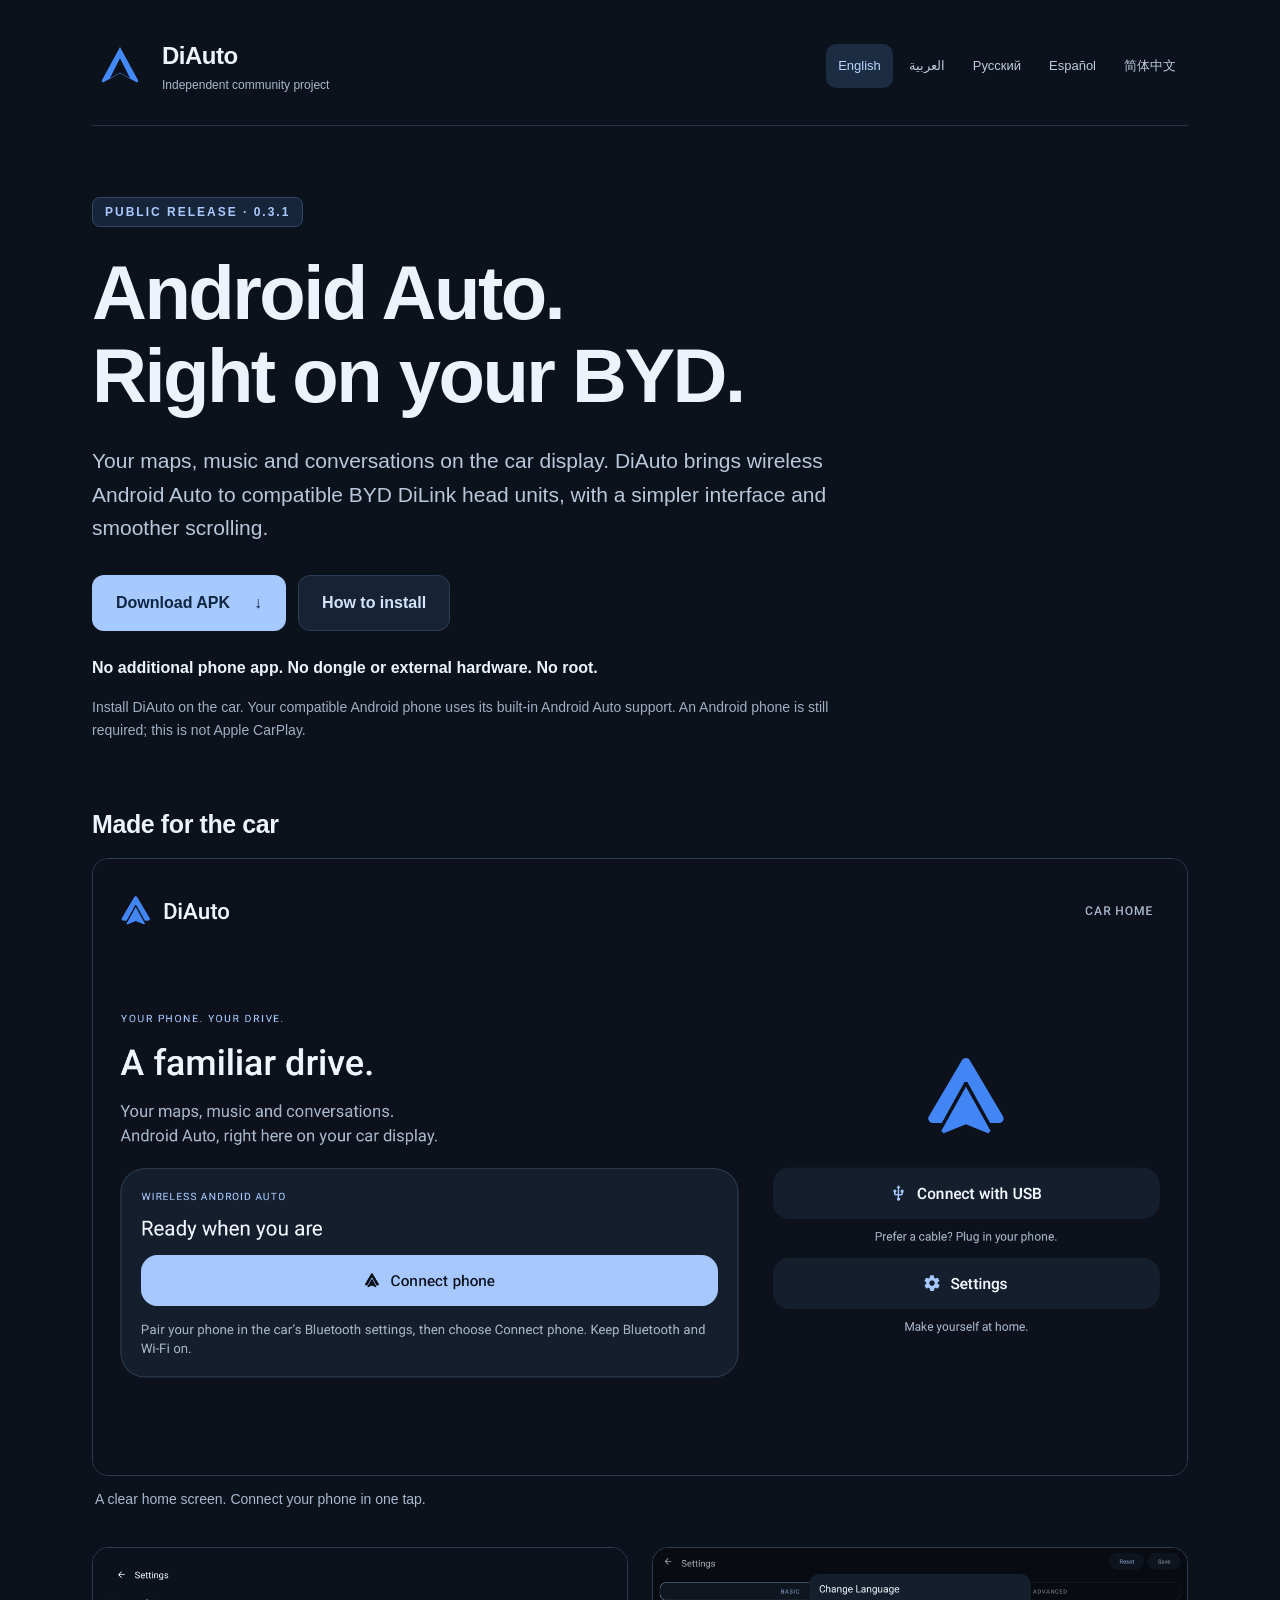
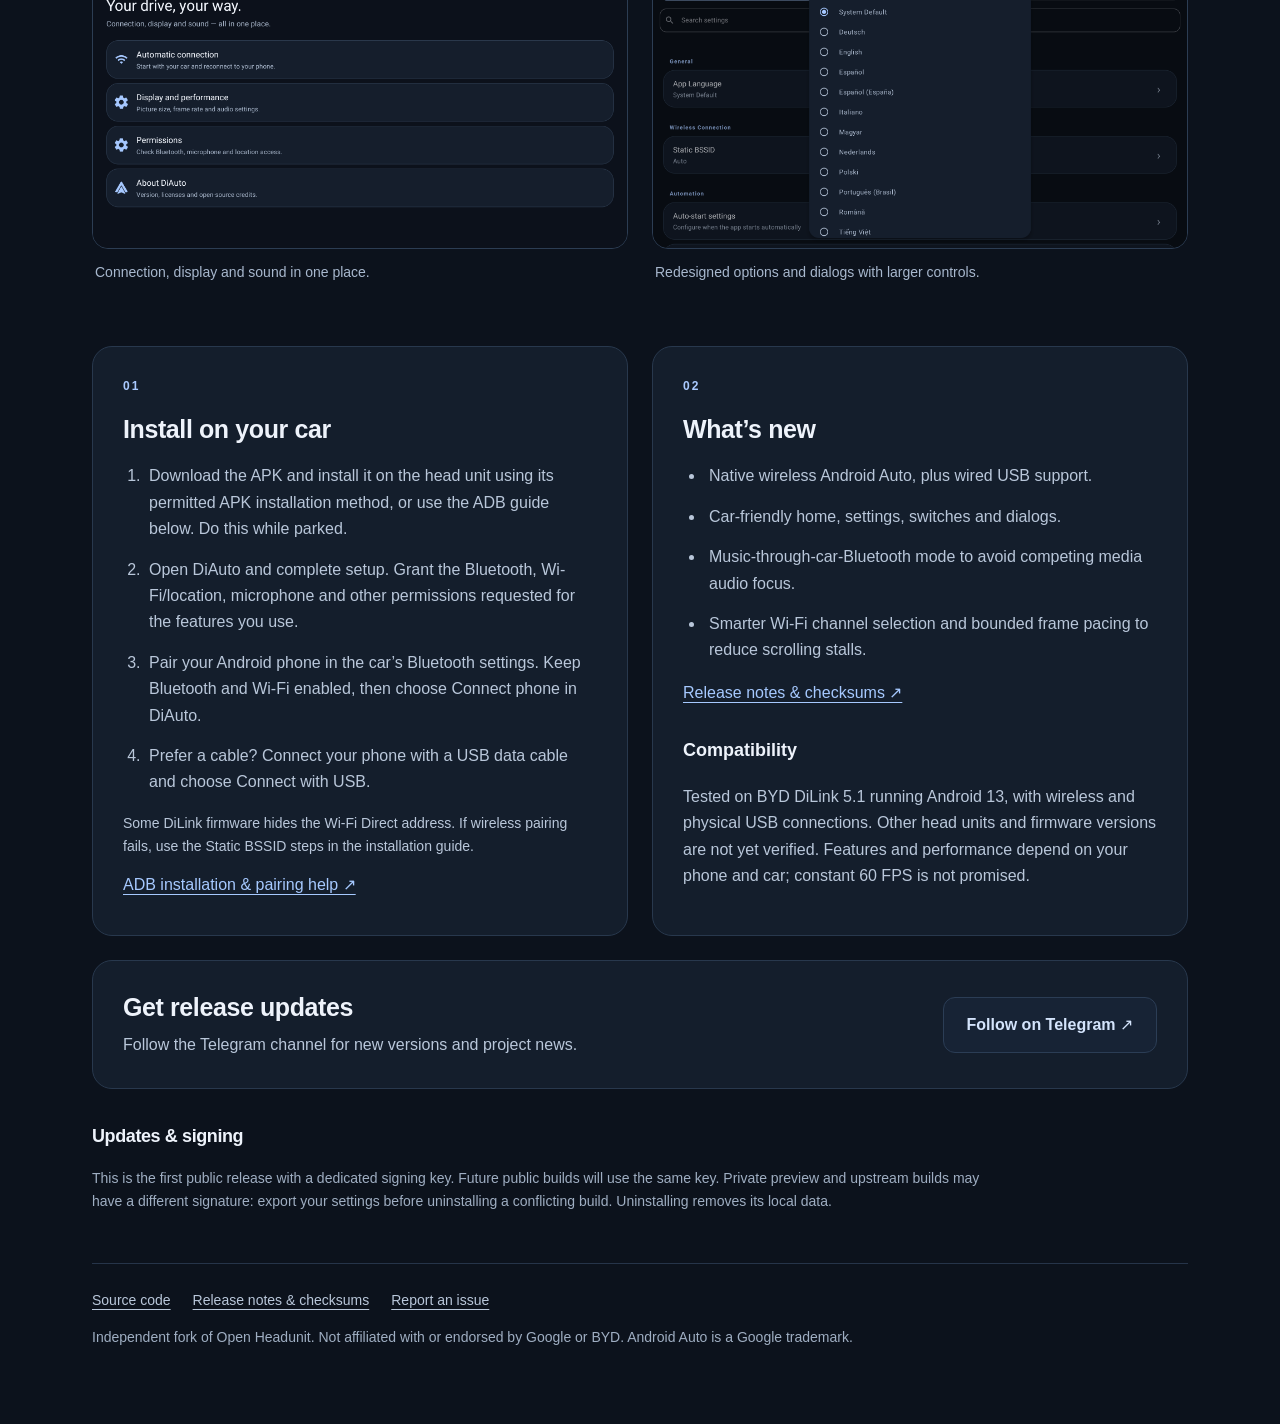
==== site/index.html @ ef252bfd "Release DiAuto 0.3.1 with wireless performance improvements and multilingual download site" ====
<!doctype html>
<html lang="en" dir="ltr"><head><meta charset="utf-8"><meta name="viewport" content="width=device-width,initial-scale=1">
<title>DiAuto · Download APK</title><meta name="description" content="Your maps, music and conversations on the car display. DiAuto brings wireless Android Auto to compatible BYD DiLink head units, with a simpler interface and smoother scrolling."><meta name="theme-color" content="#0c121c">
<link rel="icon" href="./assets/icon.svg"><link rel="stylesheet" href="./assets/site.css"><link rel="canonical" href="https://shihabal3amri.github.io/DiAuto/"><link rel="alternate" hreflang="en" href="https://shihabal3amri.github.io/DiAuto/"><link rel="alternate" hreflang="ar" href="https://shihabal3amri.github.io/DiAuto/ar/"><link rel="alternate" hreflang="ru" href="https://shihabal3amri.github.io/DiAuto/ru/"><link rel="alternate" hreflang="es" href="https://shihabal3amri.github.io/DiAuto/es/"><link rel="alternate" hreflang="zh-Hans" href="https://shihabal3amri.github.io/DiAuto/zh-Hans/">
<meta property="og:title" content="DiAuto — Android Auto for BYD"><meta property="og:description" content="No additional phone app. No dongle or external hardware. No root."><meta property="og:image" content="https://shihabal3amri.github.io/DiAuto/assets/home.png"><meta property="og:url" content="https://shihabal3amri.github.io/DiAuto/"><meta property="og:type" content="website">
</head><body><main>
<header><a class="brand" href="./"><img src="./assets/icon.svg" width="56" height="56" alt=""><span><strong>DiAuto</strong><small>Independent community project</small></span></a><nav class="languages" aria-label="Language"><a href="./" lang="en" hreflang="en" dir="auto" aria-current="page">English</a><a href="./ar/" lang="ar" hreflang="ar" dir="auto">العربية</a><a href="./ru/" lang="ru" hreflang="ru" dir="auto">Русский</a><a href="./es/" lang="es" hreflang="es" dir="auto">Español</a><a href="./zh-Hans/" lang="zh-Hans" hreflang="zh-Hans" dir="auto">简体中文</a></nav></header>
<section class="hero"><span class="badge">PUBLIC RELEASE · <bdi>0.3.1</bdi></span><h1>Android Auto.<br>Right on your BYD.</h1><p class="intro">Your maps, music and conversations on the car display. DiAuto brings wireless Android Auto to compatible BYD DiLink head units, with a simpler interface and smoother scrolling.</p><div class="actions"><a class="button" href="https://github.com/shihabal3amri/DiAuto/releases/download/v0.3.1/DiAuto-v0.3.1.apk">Download APK <span aria-hidden="true">↓</span></a><a class="button secondary" href="#install">How to install</a></div><p class="promise">No additional phone app. No dongle or external hardware. No root.</p><p class="note">Install DiAuto on the car. Your compatible Android phone uses its built-in Android Auto support. An Android phone is still required; this is not Apple CarPlay.</p></section>
<section class="gallery"><h2>Made for the car</h2><div class="screens"><figure><a href="./assets/home.png"><img src="./assets/home.png" width="1920" height="1080" loading="lazy" alt="A clear home screen. Connect your phone in one tap."></a><figcaption>A clear home screen. Connect your phone in one tap.</figcaption></figure><figure><a href="./assets/settings.png"><img src="./assets/settings.png" width="1920" height="1080" loading="lazy" alt="Connection, display and sound in one place."></a><figcaption>Connection, display and sound in one place.</figcaption></figure><figure><a href="./assets/options.png"><img src="./assets/options.png" width="1920" height="1080" loading="lazy" alt="Redesigned options and dialogs with larger controls."></a><figcaption>Redesigned options and dialogs with larger controls.</figcaption></figure></div></section>
<div class="grid"><section class="card" id="install"><span class="eyebrow">01</span><h2>Install on your car</h2><ol><li>Download the APK and install it on the head unit using its permitted APK installation method, or use the ADB guide below. Do this while parked.</li><li>Open DiAuto and complete setup. Grant the Bluetooth, Wi-Fi/location, microphone and other permissions requested for the features you use.</li><li>Pair your Android phone in the car’s Bluetooth settings. Keep Bluetooth and Wi-Fi enabled, then choose Connect phone in DiAuto.</li><li>Prefer a cable? Connect your phone with a USB data cable and choose Connect with USB.</li></ol><p class="note">Some DiLink firmware hides the Wi-Fi Direct address. If wireless pairing fails, use the Static BSSID steps in the installation guide.</p><a href="https://github.com/shihabal3amri/DiAuto/blob/main/docs/INSTALL.md">ADB installation &amp; pairing help ↗</a></section>
<section class="card"><span class="eyebrow">02</span><h2>What’s new</h2><ul><li>Native wireless Android Auto, plus wired USB support.</li><li>Car-friendly home, settings, switches and dialogs.</li><li>Music-through-car-Bluetooth mode to avoid competing media audio focus.</li><li>Smarter Wi-Fi channel selection and bounded frame pacing to reduce scrolling stalls.</li></ul><a href="https://github.com/shihabal3amri/DiAuto/releases/tag/v0.3.1">Release notes &amp; checksums ↗</a><h3>Compatibility</h3><p>Tested on BYD DiLink 5.1 running Android 13, with wireless and physical USB connections. Other head units and firmware versions are not yet verified. Features and performance depend on your phone and car; constant 60 FPS is not promised.</p></section></div>
<section class="card updates"><div><h2>Get release updates</h2><p>Follow the Telegram channel for new versions and project news.</p></div><a class="button secondary" href="https://t.me/byd_localized">Follow on Telegram ↗</a></section>
<section class="signing"><h2>Updates &amp; signing</h2><p>This is the first public release with a dedicated signing key. Future public builds will use the same key. Private preview and upstream builds may have a different signature: export your settings before uninstalling a conflicting build. Uninstalling removes its local data.</p></section>
<footer><nav><a href="https://github.com/shihabal3amri/DiAuto">Source code</a><a href="https://github.com/shihabal3amri/DiAuto/releases/tag/v0.3.1">Release notes &amp; checksums</a><a href="https://github.com/shihabal3amri/DiAuto/issues">Report an issue</a></nav><p>Independent fork of Open Headunit. Not affiliated with or endorsed by Google or BYD. Android Auto is a Google trademark.</p></footer>
</main></body></html>
---- site/assets/site.css ----
:root{color-scheme:dark;font-family:Inter,-apple-system,BlinkMacSystemFont,"Segoe UI",Arial,sans-serif;background:#0c121c;color:#eef3fb;font-synthesis:none}*{box-sizing:border-box}html{scroll-behavior:smooth}body{margin:0;line-height:1.65}main{max-width:1160px;margin:auto;padding:36px 32px}a{color:#a6c9ff;text-underline-offset:4px}a:focus-visible{outline:3px solid #a6c9ff;outline-offset:5px}header{display:flex;align-items:center;justify-content:space-between;gap:24px;flex-wrap:wrap;padding-bottom:30px;border-bottom:1px solid #263449}.brand{display:flex;align-items:center;gap:14px;text-decoration:none;color:inherit}.brand strong{font-size:24px;letter-spacing:-.5px}.brand small{display:block;color:#a8b7cb;font-size:12px}.languages{display:flex;flex-wrap:wrap;gap:4px}.languages a{font-size:13px;min-height:44px;display:flex;align-items:center;padding:8px 12px;border-radius:10px;text-decoration:none;color:#bdcadd}.languages a[aria-current]{background:#1b2c43;color:#b9d5ff}.hero{padding:72px 0 52px;max-width:850px}.badge,.eyebrow{font-size:12px;font-weight:700;letter-spacing:2px;color:#aacaff}.badge{padding:7px 12px;background:#17253a;border:1px solid #304766;border-radius:8px}h1{font-size:clamp(40px,6.5vw,76px);line-height:1.1;letter-spacing:-2.5px;margin:26px 0}h2{font-size:25px;line-height:1.3;letter-spacing:-.4px;margin:0 0 18px}h3{font-size:18px;margin-top:30px}.intro{font-size:21px;line-height:1.6;color:#b9c7db;max-width:740px}.actions{display:flex;gap:12px;flex-wrap:wrap;margin:30px 0 24px}.button{display:inline-flex;align-items:center;justify-content:center;gap:24px;background:#a6c9ff;color:#102542;border:1px solid transparent;border-radius:12px;padding:14px 23px;min-height:52px;text-decoration:none;font-weight:650}.button:hover{background:#bed8ff}.button.secondary{background:#172335;border-color:#2b3d55;color:#d4e4fc}.button.secondary:hover{background:#223650}.promise{font-size:16px;font-weight:600;margin-bottom:8px}.note{font-size:14px;color:#9faec2;max-width:760px}.gallery{margin-bottom:50px}.screens{display:grid;grid-template-columns:1fr 1fr;gap:24px}figure{margin:0;min-width:0}figure:first-child{grid-column:1/-1}figure img{width:100%;height:auto;display:block;border:1px solid #2c3d53;border-radius:16px;background:#121b29}figcaption{font-size:14px;color:#a8b8ce;padding:12px 3px}.grid{display:grid;grid-template-columns:1fr 1fr;gap:24px}.card{background:#141e2c;border:1px solid #28384d;border-radius:20px;padding:30px}.eyebrow{display:block;margin-bottom:16px}li{padding-inline-start:4px;margin-bottom:14px}ol,ul{padding-inline-start:22px;color:#b9c7da}.card p{color:#b9c7da}.updates{display:flex;align-items:center;justify-content:space-between;gap:28px;margin-top:24px}.updates h2{margin-bottom:8px}.updates p{margin:0}.updates .button{flex-shrink:0}.signing{padding:36px 0;max-width:900px}.signing h2{font-size:18px}.signing p,footer{font-size:14px;color:#9faec2}footer{border-top:1px solid #263449;padding:25px 0}footer nav{display:flex;flex-wrap:wrap;gap:22px}footer a{color:#b9c7da}html[dir=rtl] h1{letter-spacing:0;line-height:1.3}html[dir=rtl] .badge{letter-spacing:0}@media(max-width:700px){main{padding:24px 20px}.hero{padding:42px 0 30px}h1{letter-spacing:-1px}.intro{font-size:18px}.screens,.grid{grid-template-columns:1fr}.card{padding:24px}.updates{align-items:flex-start;flex-direction:column}header{gap:18px}.languages a{padding:8px 10px}.gallery{margin-bottom:32px}}@media(prefers-reduced-motion:reduce){html{scroll-behavior:auto}}
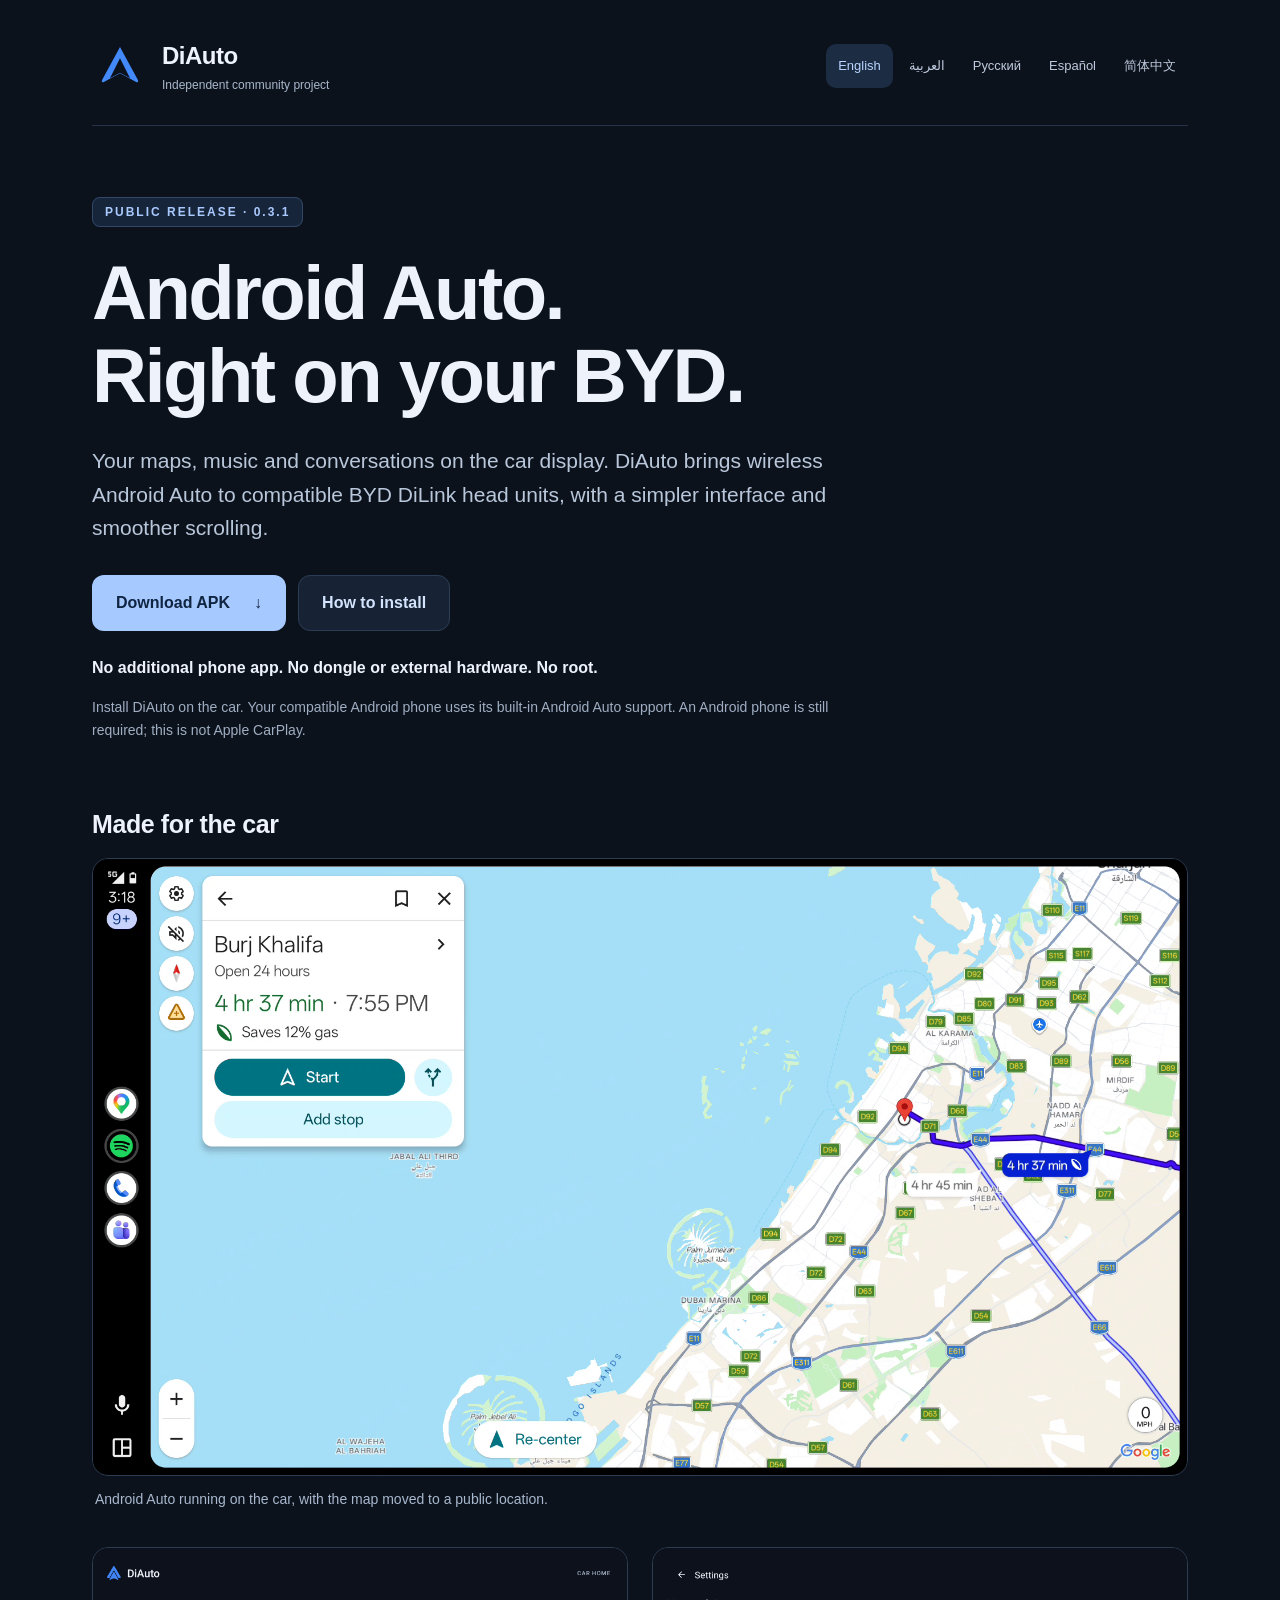
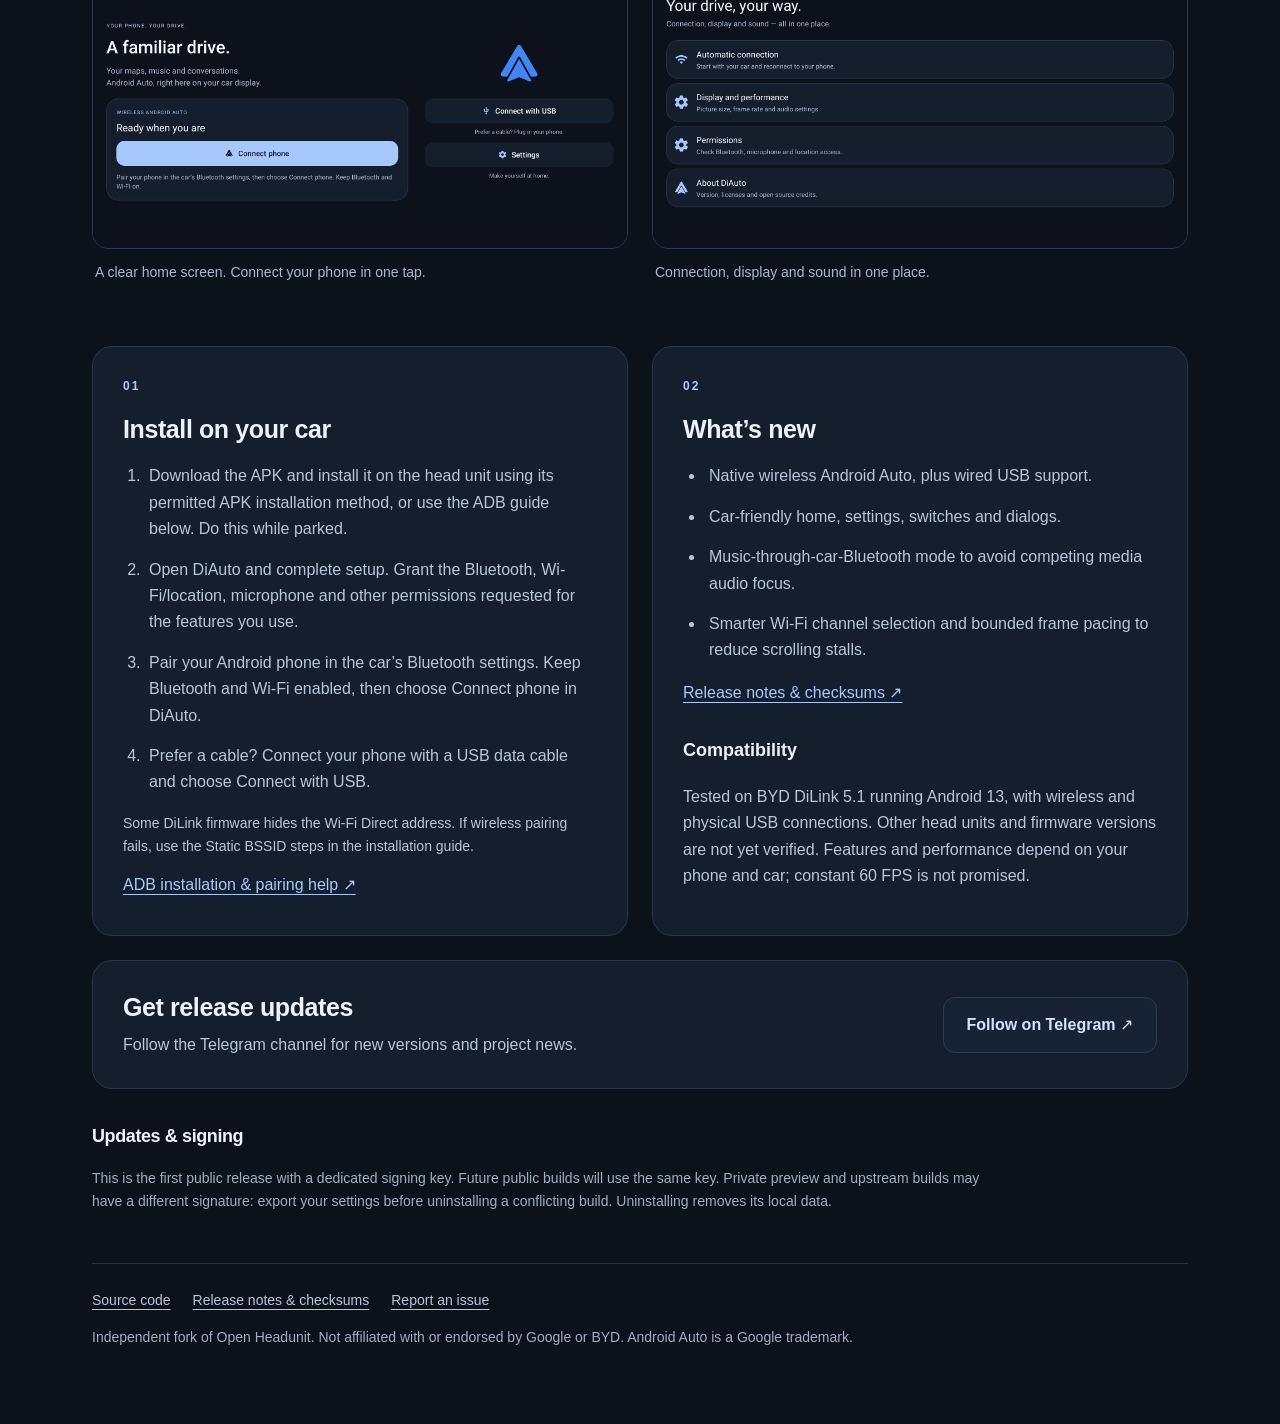
==== commit eaf499b3: "Show live Android Auto at a public Dubai location as the main screenshot" ====
--- a/site/index.html
+++ b/site/index.html
@@ -2,11 +2,11 @@
 <html lang="en" dir="ltr"><head><meta charset="utf-8"><meta name="viewport" content="width=device-width,initial-scale=1">
 <title>DiAuto · Download APK</title><meta name="description" content="Your maps, music and conversations on the car display. DiAuto brings wireless Android Auto to compatible BYD DiLink head units, with a simpler interface and smoother scrolling."><meta name="theme-color" content="#0c121c">
 <link rel="icon" href="./assets/icon.svg"><link rel="stylesheet" href="./assets/site.css"><link rel="canonical" href="https://shihabal3amri.github.io/DiAuto/"><link rel="alternate" hreflang="en" href="https://shihabal3amri.github.io/DiAuto/"><link rel="alternate" hreflang="ar" href="https://shihabal3amri.github.io/DiAuto/ar/"><link rel="alternate" hreflang="ru" href="https://shihabal3amri.github.io/DiAuto/ru/"><link rel="alternate" hreflang="es" href="https://shihabal3amri.github.io/DiAuto/es/"><link rel="alternate" hreflang="zh-Hans" href="https://shihabal3amri.github.io/DiAuto/zh-Hans/">
-<meta property="og:title" content="DiAuto — Android Auto for BYD"><meta property="og:description" content="No additional phone app. No dongle or external hardware. No root."><meta property="og:image" content="https://shihabal3amri.github.io/DiAuto/assets/home.png"><meta property="og:url" content="https://shihabal3amri.github.io/DiAuto/"><meta property="og:type" content="website">
+<meta property="og:title" content="DiAuto — Android Auto for BYD"><meta property="og:description" content="No additional phone app. No dongle or external hardware. No root."><meta property="og:image" content="https://shihabal3amri.github.io/DiAuto/assets/projection.png"><meta property="og:url" content="https://shihabal3amri.github.io/DiAuto/"><meta property="og:type" content="website">
 </head><body><main>
 <header><a class="brand" href="./"><img src="./assets/icon.svg" width="56" height="56" alt=""><span><strong>DiAuto</strong><small>Independent community project</small></span></a><nav class="languages" aria-label="Language"><a href="./" lang="en" hreflang="en" dir="auto" aria-current="page">English</a><a href="./ar/" lang="ar" hreflang="ar" dir="auto">العربية</a><a href="./ru/" lang="ru" hreflang="ru" dir="auto">Русский</a><a href="./es/" lang="es" hreflang="es" dir="auto">Español</a><a href="./zh-Hans/" lang="zh-Hans" hreflang="zh-Hans" dir="auto">简体中文</a></nav></header>
 <section class="hero"><span class="badge">PUBLIC RELEASE · <bdi>0.3.1</bdi></span><h1>Android Auto.<br>Right on your BYD.</h1><p class="intro">Your maps, music and conversations on the car display. DiAuto brings wireless Android Auto to compatible BYD DiLink head units, with a simpler interface and smoother scrolling.</p><div class="actions"><a class="button" href="https://github.com/shihabal3amri/DiAuto/releases/download/v0.3.1/DiAuto-v0.3.1.apk">Download APK <span aria-hidden="true">↓</span></a><a class="button secondary" href="#install">How to install</a></div><p class="promise">No additional phone app. No dongle or external hardware. No root.</p><p class="note">Install DiAuto on the car. Your compatible Android phone uses its built-in Android Auto support. An Android phone is still required; this is not Apple CarPlay.</p></section>
-<section class="gallery"><h2>Made for the car</h2><div class="screens"><figure><a href="./assets/home.png"><img src="./assets/home.png" width="1920" height="1080" loading="lazy" alt="A clear home screen. Connect your phone in one tap."></a><figcaption>A clear home screen. Connect your phone in one tap.</figcaption></figure><figure><a href="./assets/settings.png"><img src="./assets/settings.png" width="1920" height="1080" loading="lazy" alt="Connection, display and sound in one place."></a><figcaption>Connection, display and sound in one place.</figcaption></figure><figure><a href="./assets/options.png"><img src="./assets/options.png" width="1920" height="1080" loading="lazy" alt="Redesigned options and dialogs with larger controls."></a><figcaption>Redesigned options and dialogs with larger controls.</figcaption></figure></div></section>
+<section class="gallery"><h2>Made for the car</h2><div class="screens"><figure><a href="./assets/projection.png"><img src="./assets/projection.png" width="1920" height="1080" loading="lazy" alt="Android Auto running on the car, with the map moved to a public location."></a><figcaption>Android Auto running on the car, with the map moved to a public location.</figcaption></figure><figure><a href="./assets/home.png"><img src="./assets/home.png" width="1920" height="1080" loading="lazy" alt="A clear home screen. Connect your phone in one tap."></a><figcaption>A clear home screen. Connect your phone in one tap.</figcaption></figure><figure><a href="./assets/settings.png"><img src="./assets/settings.png" width="1920" height="1080" loading="lazy" alt="Connection, display and sound in one place."></a><figcaption>Connection, display and sound in one place.</figcaption></figure></div></section>
 <div class="grid"><section class="card" id="install"><span class="eyebrow">01</span><h2>Install on your car</h2><ol><li>Download the APK and install it on the head unit using its permitted APK installation method, or use the ADB guide below. Do this while parked.</li><li>Open DiAuto and complete setup. Grant the Bluetooth, Wi-Fi/location, microphone and other permissions requested for the features you use.</li><li>Pair your Android phone in the car’s Bluetooth settings. Keep Bluetooth and Wi-Fi enabled, then choose Connect phone in DiAuto.</li><li>Prefer a cable? Connect your phone with a USB data cable and choose Connect with USB.</li></ol><p class="note">Some DiLink firmware hides the Wi-Fi Direct address. If wireless pairing fails, use the Static BSSID steps in the installation guide.</p><a href="https://github.com/shihabal3amri/DiAuto/blob/main/docs/INSTALL.md">ADB installation &amp; pairing help ↗</a></section>
 <section class="card"><span class="eyebrow">02</span><h2>What’s new</h2><ul><li>Native wireless Android Auto, plus wired USB support.</li><li>Car-friendly home, settings, switches and dialogs.</li><li>Music-through-car-Bluetooth mode to avoid competing media audio focus.</li><li>Smarter Wi-Fi channel selection and bounded frame pacing to reduce scrolling stalls.</li></ul><a href="https://github.com/shihabal3amri/DiAuto/releases/tag/v0.3.1">Release notes &amp; checksums ↗</a><h3>Compatibility</h3><p>Tested on BYD DiLink 5.1 running Android 13, with wireless and physical USB connections. Other head units and firmware versions are not yet verified. Features and performance depend on your phone and car; constant 60 FPS is not promised.</p></section></div>
 <section class="card updates"><div><h2>Get release updates</h2><p>Follow the Telegram channel for new versions and project news.</p></div><a class="button secondary" href="https://t.me/byd_localized">Follow on Telegram ↗</a></section>
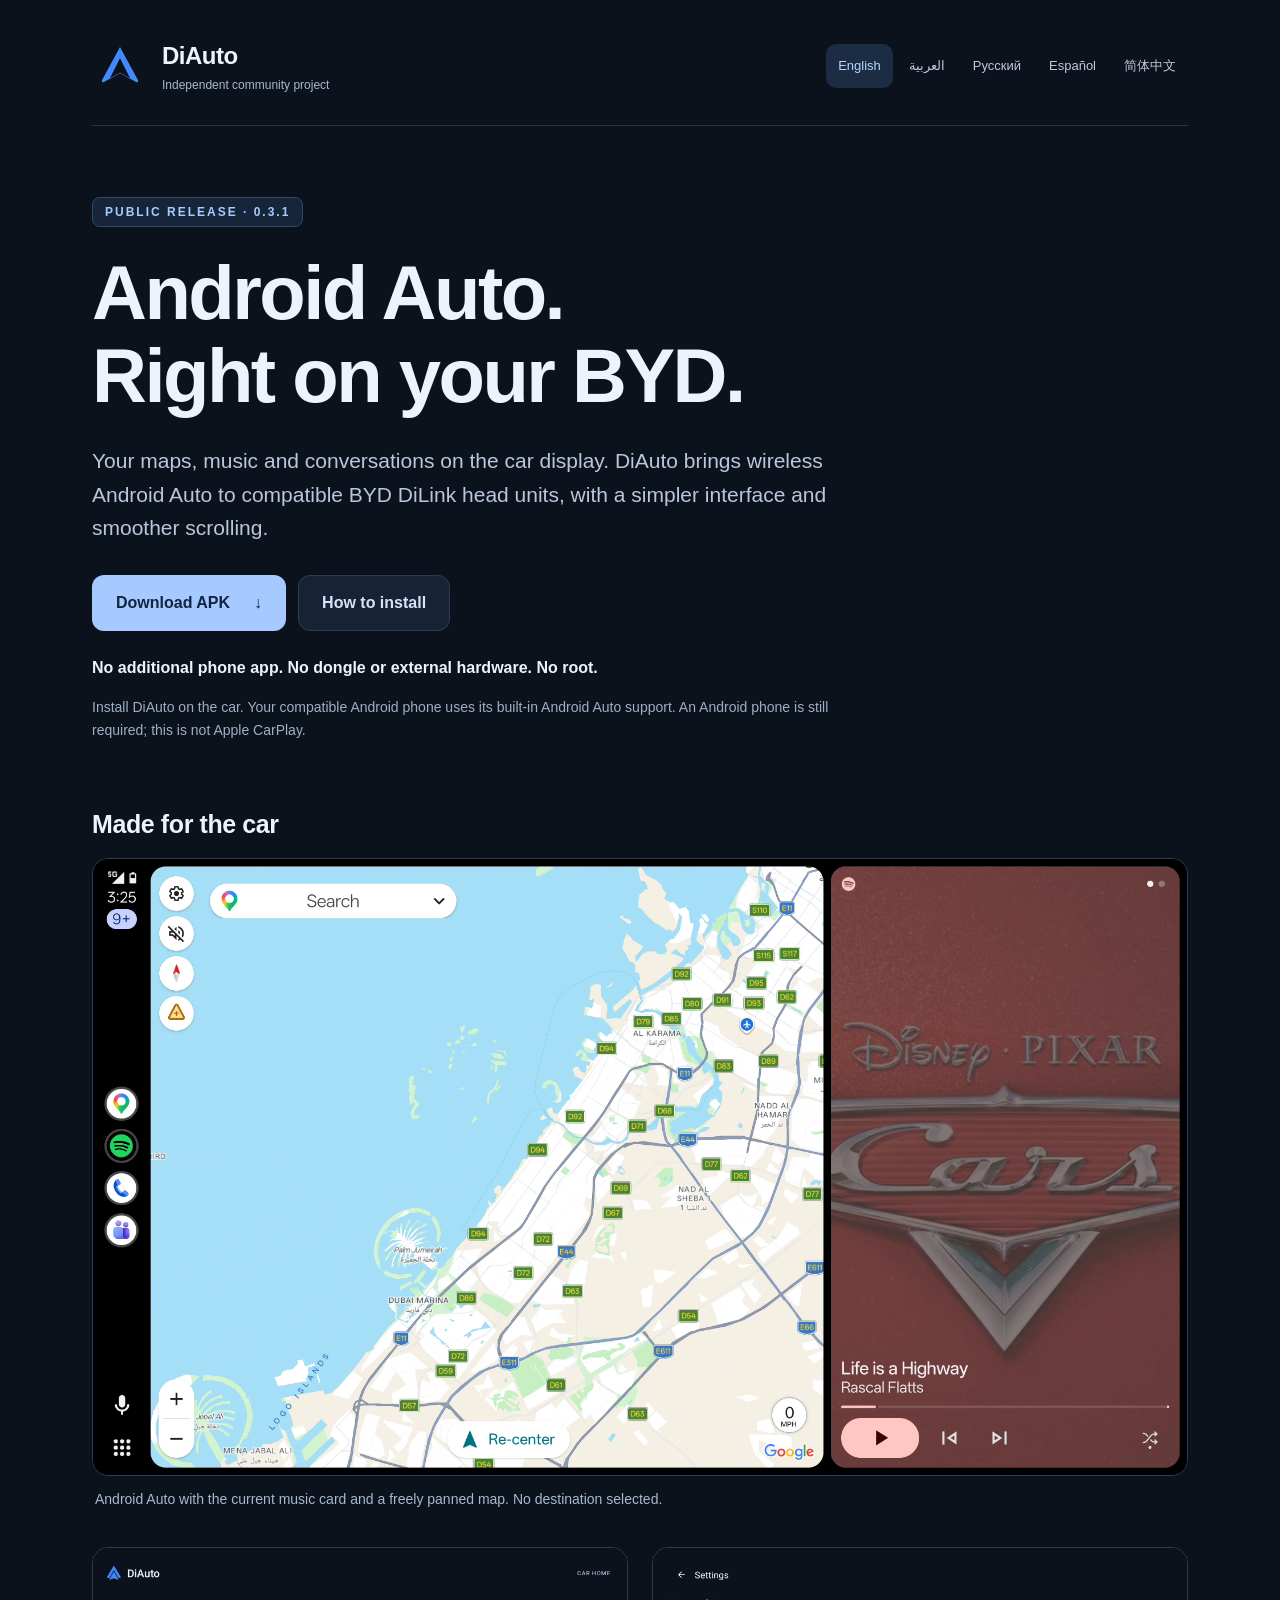
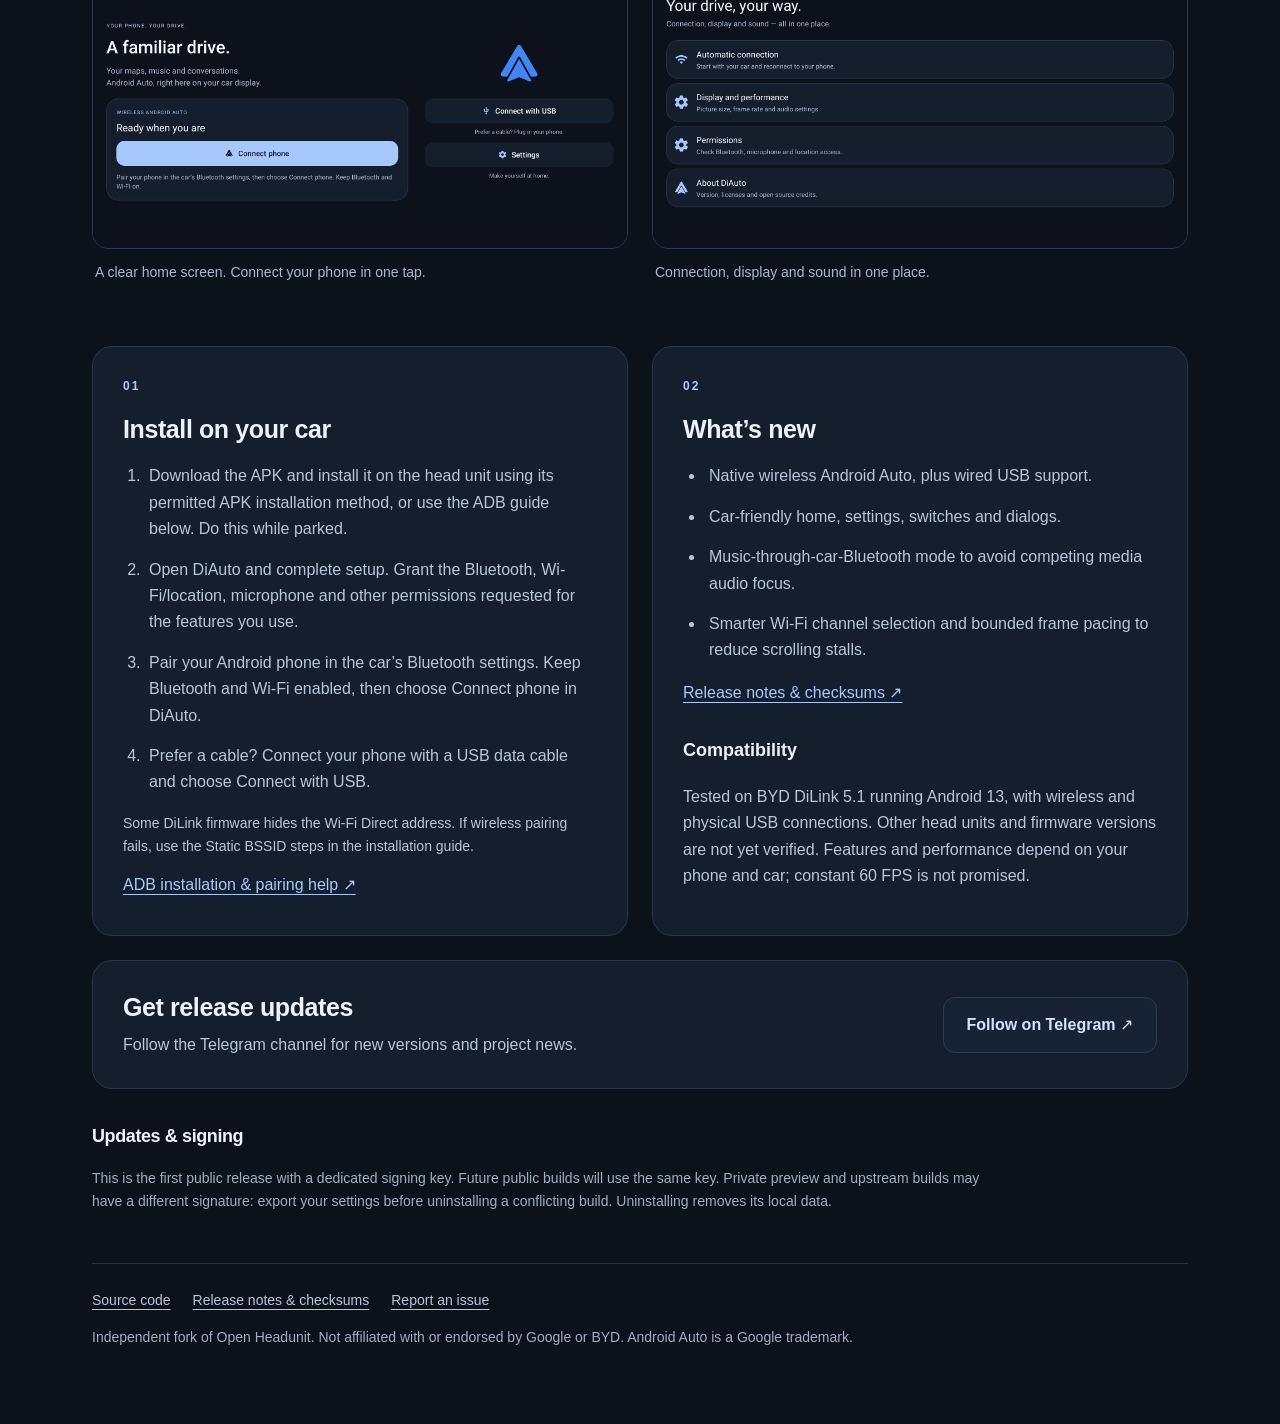
==== commit ae2354eb: "Show current music beside a freely panned map without a destination" ====
--- a/site/index.html
+++ b/site/index.html
@@ -2,11 +2,11 @@
 <html lang="en" dir="ltr"><head><meta charset="utf-8"><meta name="viewport" content="width=device-width,initial-scale=1">
 <title>DiAuto · Download APK</title><meta name="description" content="Your maps, music and conversations on the car display. DiAuto brings wireless Android Auto to compatible BYD DiLink head units, with a simpler interface and smoother scrolling."><meta name="theme-color" content="#0c121c">
 <link rel="icon" href="./assets/icon.svg"><link rel="stylesheet" href="./assets/site.css"><link rel="canonical" href="https://shihabal3amri.github.io/DiAuto/"><link rel="alternate" hreflang="en" href="https://shihabal3amri.github.io/DiAuto/"><link rel="alternate" hreflang="ar" href="https://shihabal3amri.github.io/DiAuto/ar/"><link rel="alternate" hreflang="ru" href="https://shihabal3amri.github.io/DiAuto/ru/"><link rel="alternate" hreflang="es" href="https://shihabal3amri.github.io/DiAuto/es/"><link rel="alternate" hreflang="zh-Hans" href="https://shihabal3amri.github.io/DiAuto/zh-Hans/">
-<meta property="og:title" content="DiAuto — Android Auto for BYD"><meta property="og:description" content="No additional phone app. No dongle or external hardware. No root."><meta property="og:image" content="https://shihabal3amri.github.io/DiAuto/assets/projection.png"><meta property="og:url" content="https://shihabal3amri.github.io/DiAuto/"><meta property="og:type" content="website">
+<meta property="og:title" content="DiAuto — Android Auto for BYD"><meta property="og:description" content="No additional phone app. No dongle or external hardware. No root."><meta property="og:image" content="https://shihabal3amri.github.io/DiAuto/assets/projection-music.png"><meta property="og:url" content="https://shihabal3amri.github.io/DiAuto/"><meta property="og:type" content="website">
 </head><body><main>
 <header><a class="brand" href="./"><img src="./assets/icon.svg" width="56" height="56" alt=""><span><strong>DiAuto</strong><small>Independent community project</small></span></a><nav class="languages" aria-label="Language"><a href="./" lang="en" hreflang="en" dir="auto" aria-current="page">English</a><a href="./ar/" lang="ar" hreflang="ar" dir="auto">العربية</a><a href="./ru/" lang="ru" hreflang="ru" dir="auto">Русский</a><a href="./es/" lang="es" hreflang="es" dir="auto">Español</a><a href="./zh-Hans/" lang="zh-Hans" hreflang="zh-Hans" dir="auto">简体中文</a></nav></header>
 <section class="hero"><span class="badge">PUBLIC RELEASE · <bdi>0.3.1</bdi></span><h1>Android Auto.<br>Right on your BYD.</h1><p class="intro">Your maps, music and conversations on the car display. DiAuto brings wireless Android Auto to compatible BYD DiLink head units, with a simpler interface and smoother scrolling.</p><div class="actions"><a class="button" href="https://github.com/shihabal3amri/DiAuto/releases/download/v0.3.1/DiAuto-v0.3.1.apk">Download APK <span aria-hidden="true">↓</span></a><a class="button secondary" href="#install">How to install</a></div><p class="promise">No additional phone app. No dongle or external hardware. No root.</p><p class="note">Install DiAuto on the car. Your compatible Android phone uses its built-in Android Auto support. An Android phone is still required; this is not Apple CarPlay.</p></section>
-<section class="gallery"><h2>Made for the car</h2><div class="screens"><figure><a href="./assets/projection.png"><img src="./assets/projection.png" width="1920" height="1080" loading="lazy" alt="Android Auto running on the car, with the map moved to a public location."></a><figcaption>Android Auto running on the car, with the map moved to a public location.</figcaption></figure><figure><a href="./assets/home.png"><img src="./assets/home.png" width="1920" height="1080" loading="lazy" alt="A clear home screen. Connect your phone in one tap."></a><figcaption>A clear home screen. Connect your phone in one tap.</figcaption></figure><figure><a href="./assets/settings.png"><img src="./assets/settings.png" width="1920" height="1080" loading="lazy" alt="Connection, display and sound in one place."></a><figcaption>Connection, display and sound in one place.</figcaption></figure></div></section>
+<section class="gallery"><h2>Made for the car</h2><div class="screens"><figure><a href="./assets/projection-music.png"><img src="./assets/projection-music.png" width="1920" height="1080" loading="lazy" alt="Android Auto with the current music card and a freely panned map. No destination selected."></a><figcaption>Android Auto with the current music card and a freely panned map. No destination selected.</figcaption></figure><figure><a href="./assets/home.png"><img src="./assets/home.png" width="1920" height="1080" loading="lazy" alt="A clear home screen. Connect your phone in one tap."></a><figcaption>A clear home screen. Connect your phone in one tap.</figcaption></figure><figure><a href="./assets/settings.png"><img src="./assets/settings.png" width="1920" height="1080" loading="lazy" alt="Connection, display and sound in one place."></a><figcaption>Connection, display and sound in one place.</figcaption></figure></div></section>
 <div class="grid"><section class="card" id="install"><span class="eyebrow">01</span><h2>Install on your car</h2><ol><li>Download the APK and install it on the head unit using its permitted APK installation method, or use the ADB guide below. Do this while parked.</li><li>Open DiAuto and complete setup. Grant the Bluetooth, Wi-Fi/location, microphone and other permissions requested for the features you use.</li><li>Pair your Android phone in the car’s Bluetooth settings. Keep Bluetooth and Wi-Fi enabled, then choose Connect phone in DiAuto.</li><li>Prefer a cable? Connect your phone with a USB data cable and choose Connect with USB.</li></ol><p class="note">Some DiLink firmware hides the Wi-Fi Direct address. If wireless pairing fails, use the Static BSSID steps in the installation guide.</p><a href="https://github.com/shihabal3amri/DiAuto/blob/main/docs/INSTALL.md">ADB installation &amp; pairing help ↗</a></section>
 <section class="card"><span class="eyebrow">02</span><h2>What’s new</h2><ul><li>Native wireless Android Auto, plus wired USB support.</li><li>Car-friendly home, settings, switches and dialogs.</li><li>Music-through-car-Bluetooth mode to avoid competing media audio focus.</li><li>Smarter Wi-Fi channel selection and bounded frame pacing to reduce scrolling stalls.</li></ul><a href="https://github.com/shihabal3amri/DiAuto/releases/tag/v0.3.1">Release notes &amp; checksums ↗</a><h3>Compatibility</h3><p>Tested on BYD DiLink 5.1 running Android 13, with wireless and physical USB connections. Other head units and firmware versions are not yet verified. Features and performance depend on your phone and car; constant 60 FPS is not promised.</p></section></div>
 <section class="card updates"><div><h2>Get release updates</h2><p>Follow the Telegram channel for new versions and project news.</p></div><a class="button secondary" href="https://t.me/byd_localized">Follow on Telegram ↗</a></section>
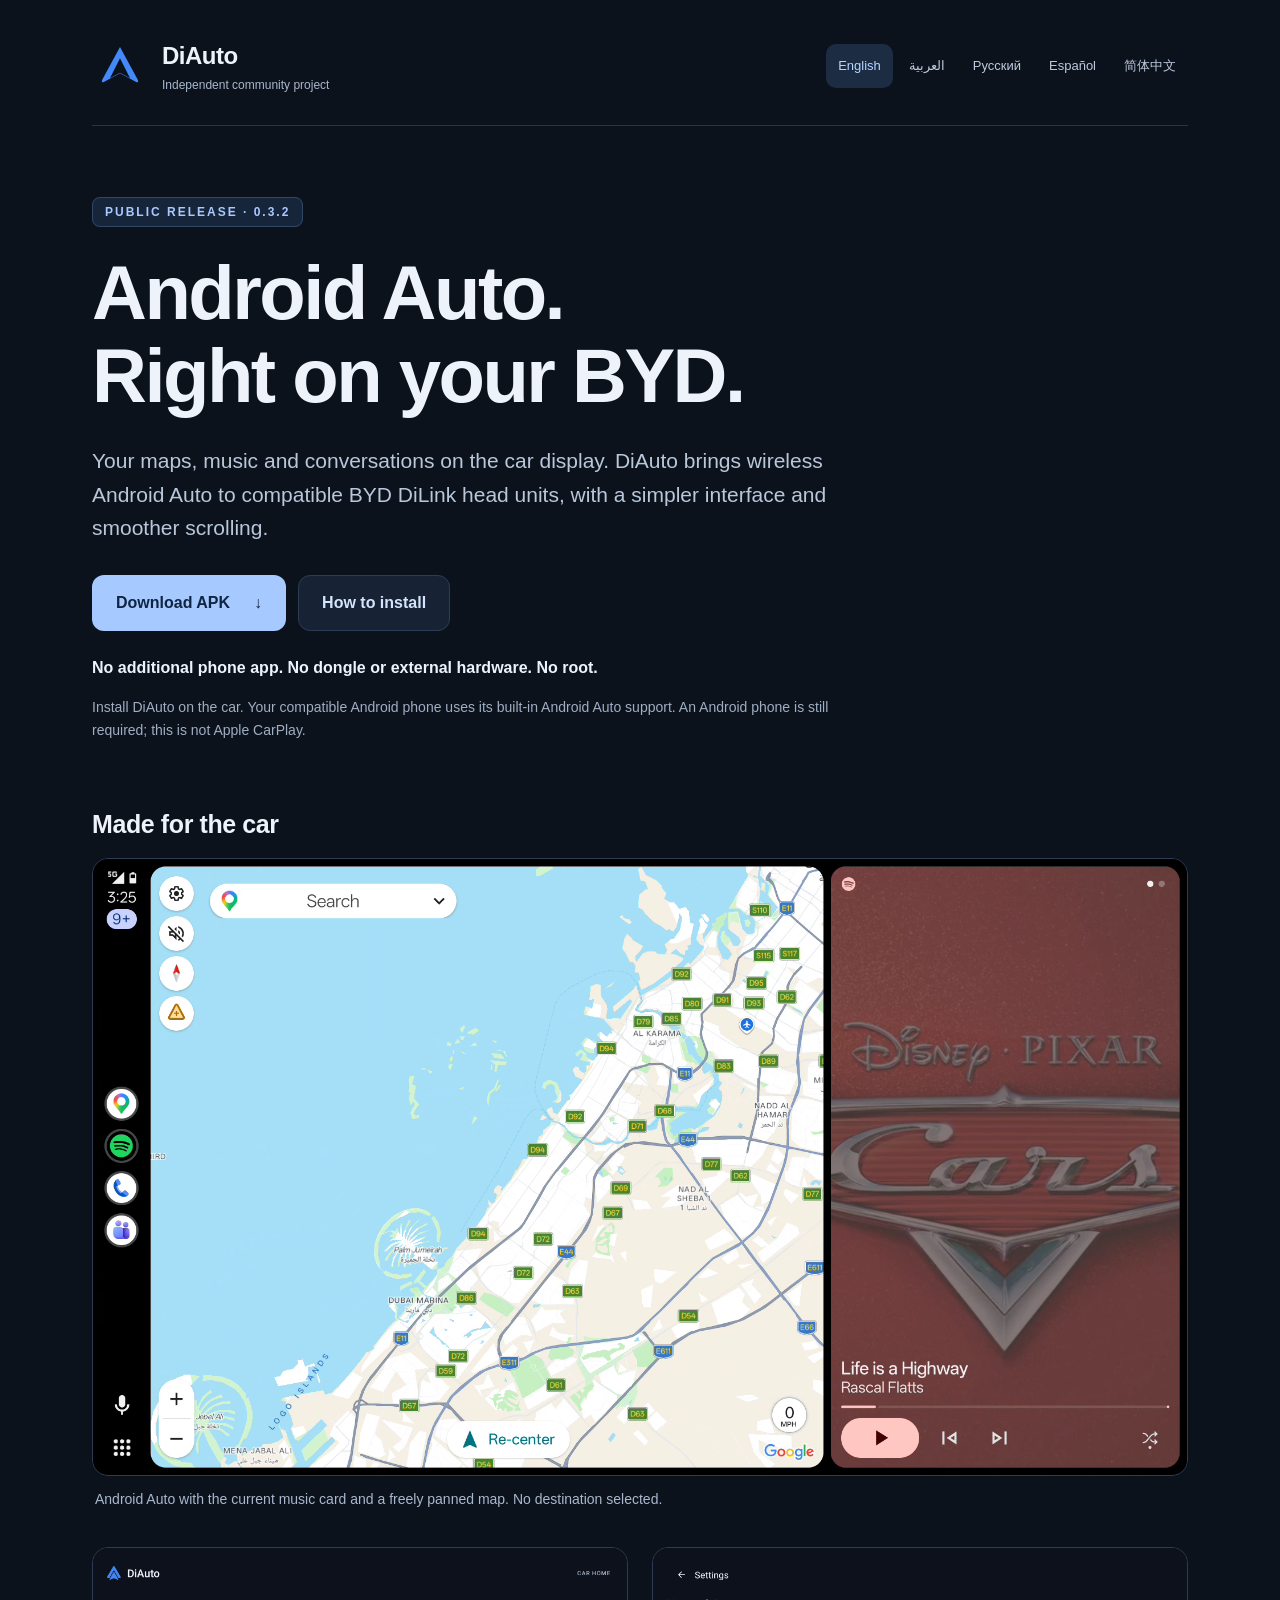
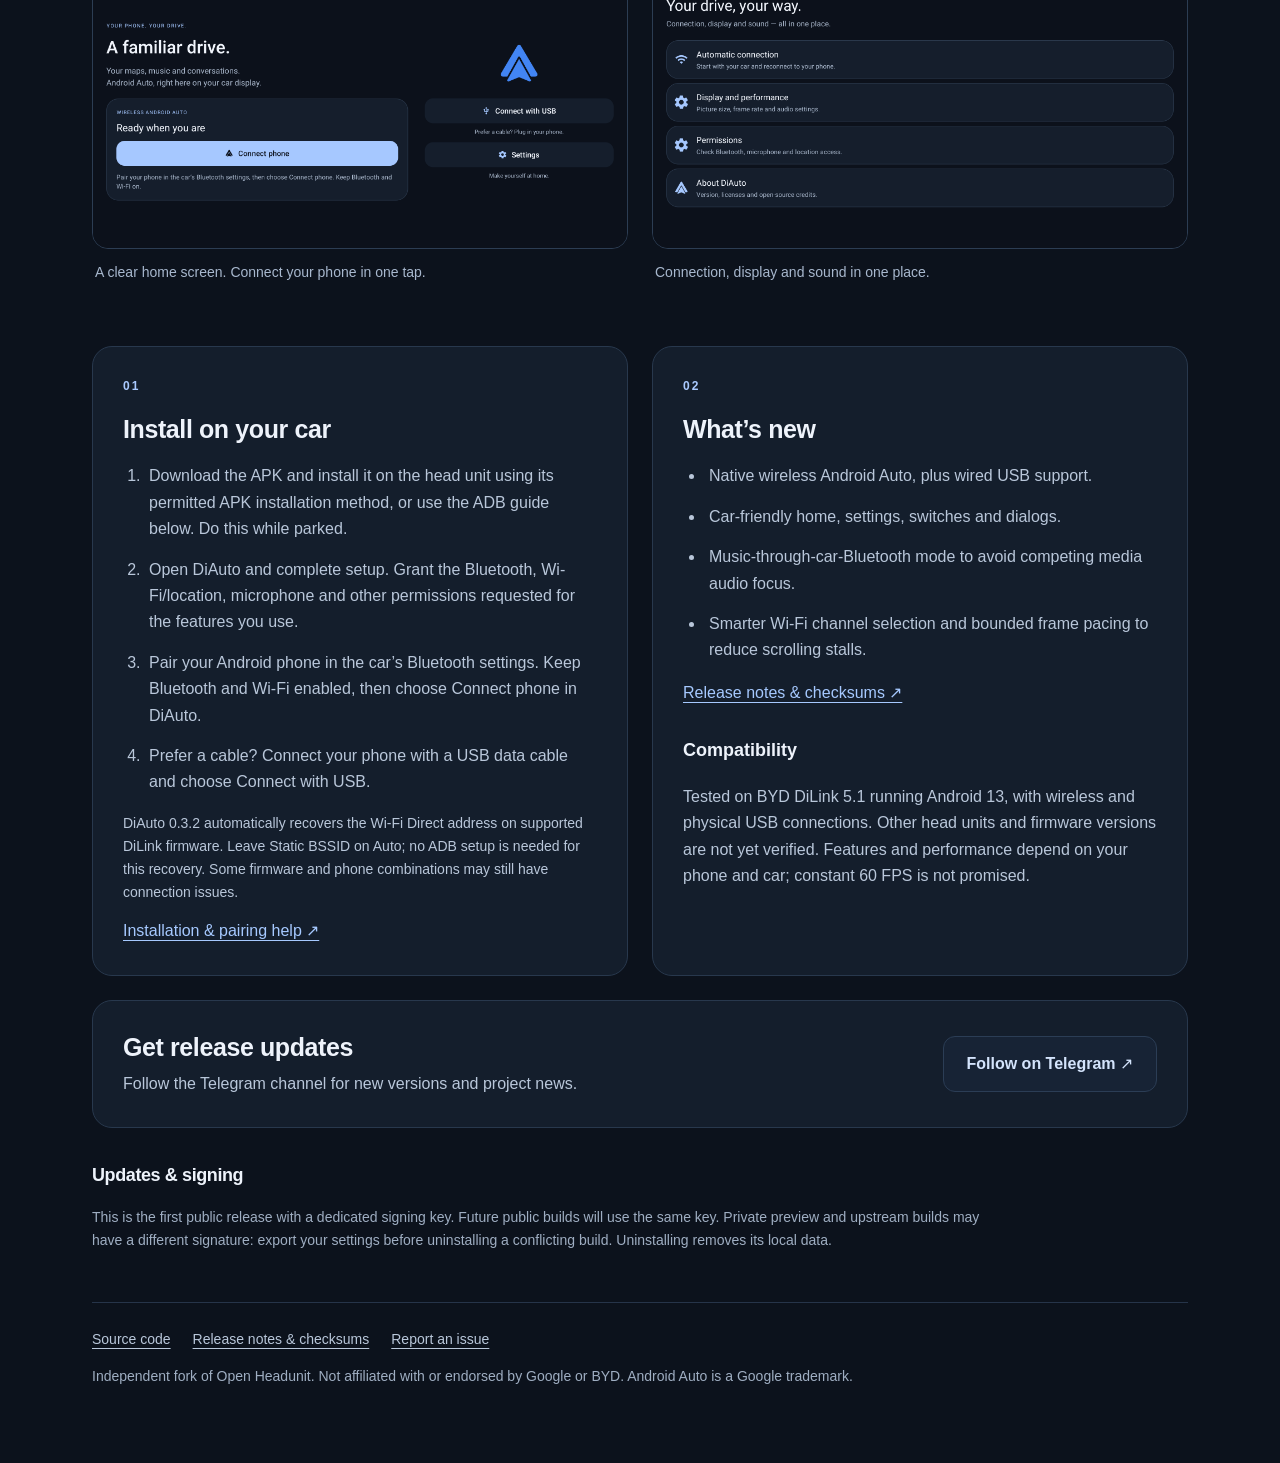
==== commit 33e69f79: "Release 0.3.2 with automatic Wi-Fi Direct BSSID recovery" ====
--- a/site/index.html
+++ b/site/index.html
@@ -5,11 +5,11 @@
 <meta property="og:title" content="DiAuto — Android Auto for BYD"><meta property="og:description" content="No additional phone app. No dongle or external hardware. No root."><meta property="og:image" content="https://shihabal3amri.github.io/DiAuto/assets/projection-music.png"><meta property="og:url" content="https://shihabal3amri.github.io/DiAuto/"><meta property="og:type" content="website">
 </head><body><main>
 <header><a class="brand" href="./"><img src="./assets/icon.svg" width="56" height="56" alt=""><span><strong>DiAuto</strong><small>Independent community project</small></span></a><nav class="languages" aria-label="Language"><a href="./" lang="en" hreflang="en" dir="auto" aria-current="page">English</a><a href="./ar/" lang="ar" hreflang="ar" dir="auto">العربية</a><a href="./ru/" lang="ru" hreflang="ru" dir="auto">Русский</a><a href="./es/" lang="es" hreflang="es" dir="auto">Español</a><a href="./zh-Hans/" lang="zh-Hans" hreflang="zh-Hans" dir="auto">简体中文</a></nav></header>
-<section class="hero"><span class="badge">PUBLIC RELEASE · <bdi>0.3.1</bdi></span><h1>Android Auto.<br>Right on your BYD.</h1><p class="intro">Your maps, music and conversations on the car display. DiAuto brings wireless Android Auto to compatible BYD DiLink head units, with a simpler interface and smoother scrolling.</p><div class="actions"><a class="button" href="https://github.com/shihabal3amri/DiAuto/releases/download/v0.3.1/DiAuto-v0.3.1.apk">Download APK <span aria-hidden="true">↓</span></a><a class="button secondary" href="#install">How to install</a></div><p class="promise">No additional phone app. No dongle or external hardware. No root.</p><p class="note">Install DiAuto on the car. Your compatible Android phone uses its built-in Android Auto support. An Android phone is still required; this is not Apple CarPlay.</p></section>
+<section class="hero"><span class="badge">PUBLIC RELEASE · <bdi>0.3.2</bdi></span><h1>Android Auto.<br>Right on your BYD.</h1><p class="intro">Your maps, music and conversations on the car display. DiAuto brings wireless Android Auto to compatible BYD DiLink head units, with a simpler interface and smoother scrolling.</p><div class="actions"><a class="button" href="https://github.com/shihabal3amri/DiAuto/releases/download/v0.3.2/DiAuto-v0.3.2.apk">Download APK <span aria-hidden="true">↓</span></a><a class="button secondary" href="#install">How to install</a></div><p class="promise">No additional phone app. No dongle or external hardware. No root.</p><p class="note">Install DiAuto on the car. Your compatible Android phone uses its built-in Android Auto support. An Android phone is still required; this is not Apple CarPlay.</p></section>
 <section class="gallery"><h2>Made for the car</h2><div class="screens"><figure><a href="./assets/projection-music.png"><img src="./assets/projection-music.png" width="1920" height="1080" loading="lazy" alt="Android Auto with the current music card and a freely panned map. No destination selected."></a><figcaption>Android Auto with the current music card and a freely panned map. No destination selected.</figcaption></figure><figure><a href="./assets/home.png"><img src="./assets/home.png" width="1920" height="1080" loading="lazy" alt="A clear home screen. Connect your phone in one tap."></a><figcaption>A clear home screen. Connect your phone in one tap.</figcaption></figure><figure><a href="./assets/settings.png"><img src="./assets/settings.png" width="1920" height="1080" loading="lazy" alt="Connection, display and sound in one place."></a><figcaption>Connection, display and sound in one place.</figcaption></figure></div></section>
-<div class="grid"><section class="card" id="install"><span class="eyebrow">01</span><h2>Install on your car</h2><ol><li>Download the APK and install it on the head unit using its permitted APK installation method, or use the ADB guide below. Do this while parked.</li><li>Open DiAuto and complete setup. Grant the Bluetooth, Wi-Fi/location, microphone and other permissions requested for the features you use.</li><li>Pair your Android phone in the car’s Bluetooth settings. Keep Bluetooth and Wi-Fi enabled, then choose Connect phone in DiAuto.</li><li>Prefer a cable? Connect your phone with a USB data cable and choose Connect with USB.</li></ol><p class="note">Some DiLink firmware hides the Wi-Fi Direct address. If wireless pairing fails, use the Static BSSID steps in the installation guide.</p><a href="https://github.com/shihabal3amri/DiAuto/blob/main/docs/INSTALL.md">ADB installation &amp; pairing help ↗</a></section>
-<section class="card"><span class="eyebrow">02</span><h2>What’s new</h2><ul><li>Native wireless Android Auto, plus wired USB support.</li><li>Car-friendly home, settings, switches and dialogs.</li><li>Music-through-car-Bluetooth mode to avoid competing media audio focus.</li><li>Smarter Wi-Fi channel selection and bounded frame pacing to reduce scrolling stalls.</li></ul><a href="https://github.com/shihabal3amri/DiAuto/releases/tag/v0.3.1">Release notes &amp; checksums ↗</a><h3>Compatibility</h3><p>Tested on BYD DiLink 5.1 running Android 13, with wireless and physical USB connections. Other head units and firmware versions are not yet verified. Features and performance depend on your phone and car; constant 60 FPS is not promised.</p></section></div>
+<div class="grid"><section class="card" id="install"><span class="eyebrow">01</span><h2>Install on your car</h2><ol><li>Download the APK and install it on the head unit using its permitted APK installation method, or use the ADB guide below. Do this while parked.</li><li>Open DiAuto and complete setup. Grant the Bluetooth, Wi-Fi/location, microphone and other permissions requested for the features you use.</li><li>Pair your Android phone in the car’s Bluetooth settings. Keep Bluetooth and Wi-Fi enabled, then choose Connect phone in DiAuto.</li><li>Prefer a cable? Connect your phone with a USB data cable and choose Connect with USB.</li></ol><p class="note">DiAuto 0.3.2 automatically recovers the Wi-Fi Direct address on supported DiLink firmware. Leave Static BSSID on Auto; no ADB setup is needed for this recovery. Some firmware and phone combinations may still have connection issues.</p><a href="https://github.com/shihabal3amri/DiAuto/blob/main/docs/INSTALL.md">Installation &amp; pairing help ↗</a></section>
+<section class="card"><span class="eyebrow">02</span><h2>What’s new</h2><ul><li>Native wireless Android Auto, plus wired USB support.</li><li>Car-friendly home, settings, switches and dialogs.</li><li>Music-through-car-Bluetooth mode to avoid competing media audio focus.</li><li>Smarter Wi-Fi channel selection and bounded frame pacing to reduce scrolling stalls.</li></ul><a href="https://github.com/shihabal3amri/DiAuto/releases/tag/v0.3.2">Release notes &amp; checksums ↗</a><h3>Compatibility</h3><p>Tested on BYD DiLink 5.1 running Android 13, with wireless and physical USB connections. Other head units and firmware versions are not yet verified. Features and performance depend on your phone and car; constant 60 FPS is not promised.</p></section></div>
 <section class="card updates"><div><h2>Get release updates</h2><p>Follow the Telegram channel for new versions and project news.</p></div><a class="button secondary" href="https://t.me/byd_localized">Follow on Telegram ↗</a></section>
 <section class="signing"><h2>Updates &amp; signing</h2><p>This is the first public release with a dedicated signing key. Future public builds will use the same key. Private preview and upstream builds may have a different signature: export your settings before uninstalling a conflicting build. Uninstalling removes its local data.</p></section>
-<footer><nav><a href="https://github.com/shihabal3amri/DiAuto">Source code</a><a href="https://github.com/shihabal3amri/DiAuto/releases/tag/v0.3.1">Release notes &amp; checksums</a><a href="https://github.com/shihabal3amri/DiAuto/issues">Report an issue</a></nav><p>Independent fork of Open Headunit. Not affiliated with or endorsed by Google or BYD. Android Auto is a Google trademark.</p></footer>
+<footer><nav><a href="https://github.com/shihabal3amri/DiAuto">Source code</a><a href="https://github.com/shihabal3amri/DiAuto/releases/tag/v0.3.2">Release notes &amp; checksums</a><a href="https://github.com/shihabal3amri/DiAuto/issues">Report an issue</a></nav><p>Independent fork of Open Headunit. Not affiliated with or endorsed by Google or BYD. Android Auto is a Google trademark.</p></footer>
 </main></body></html>
